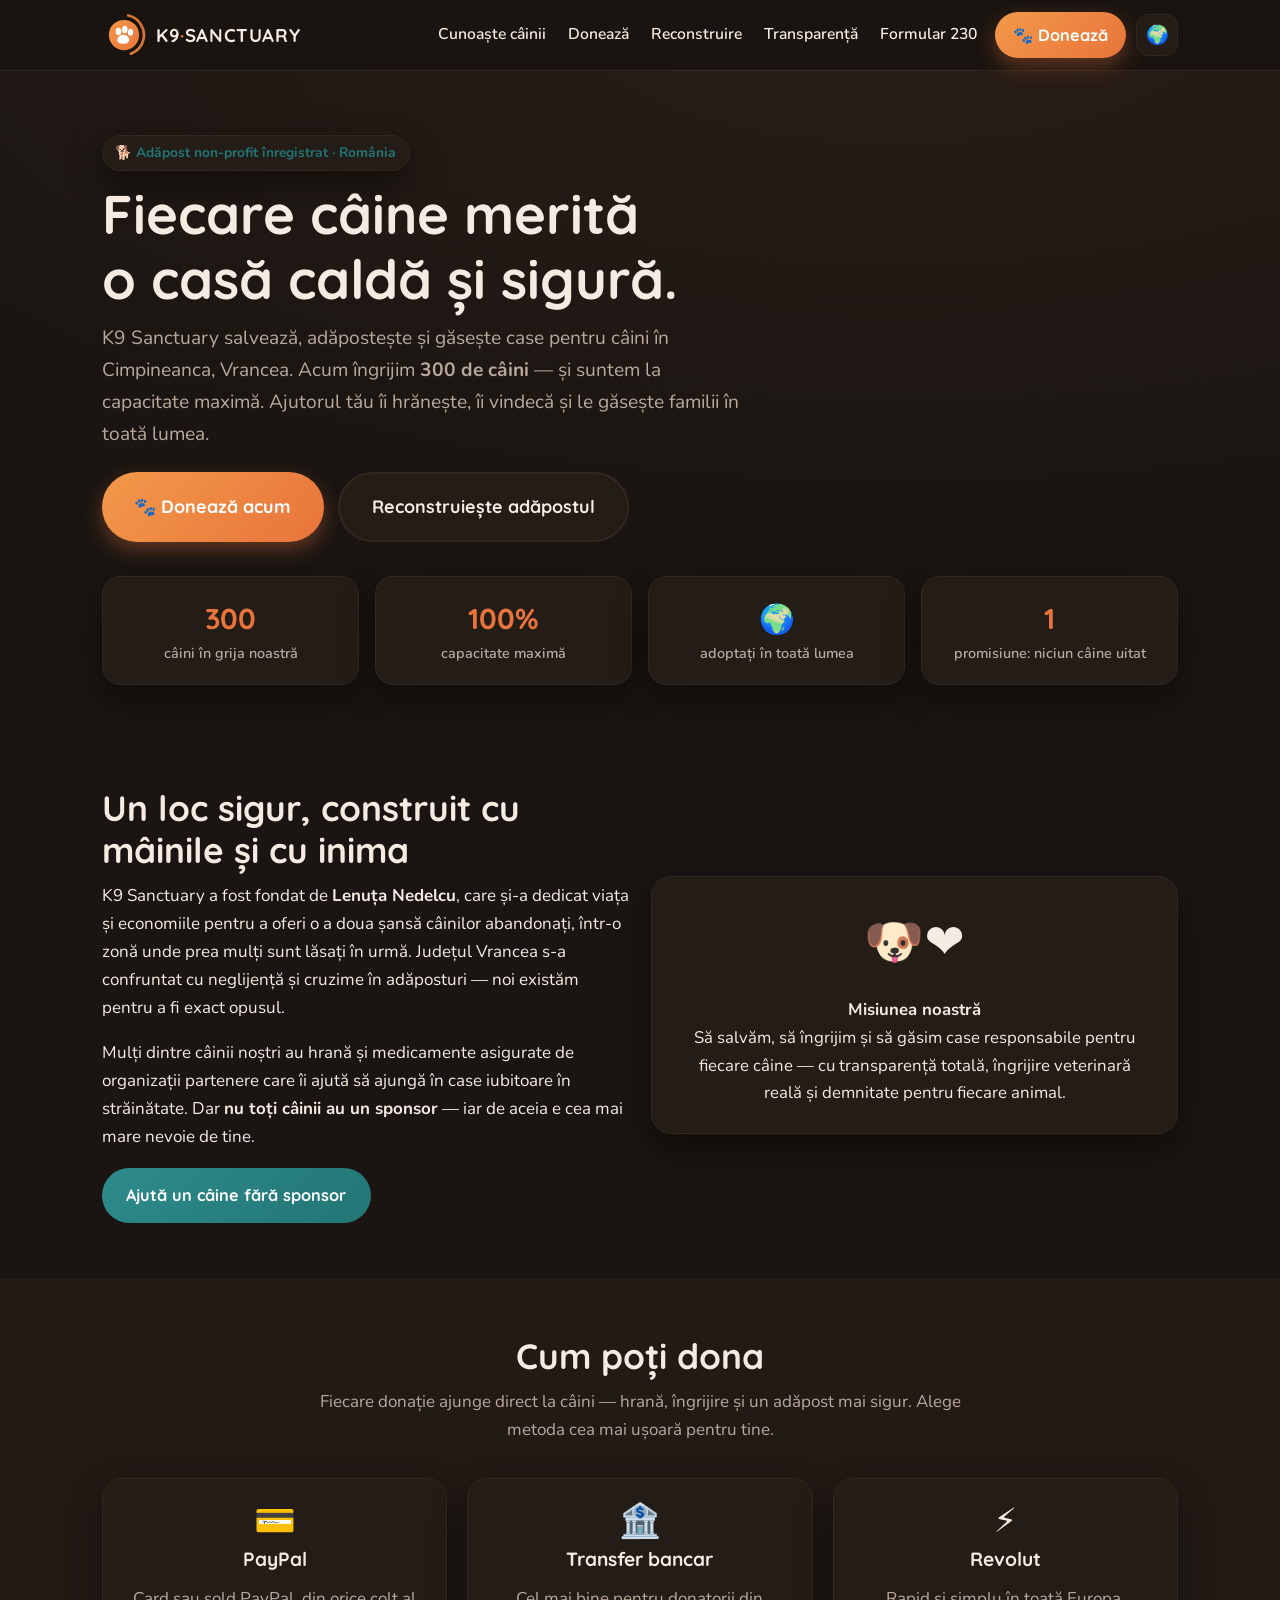
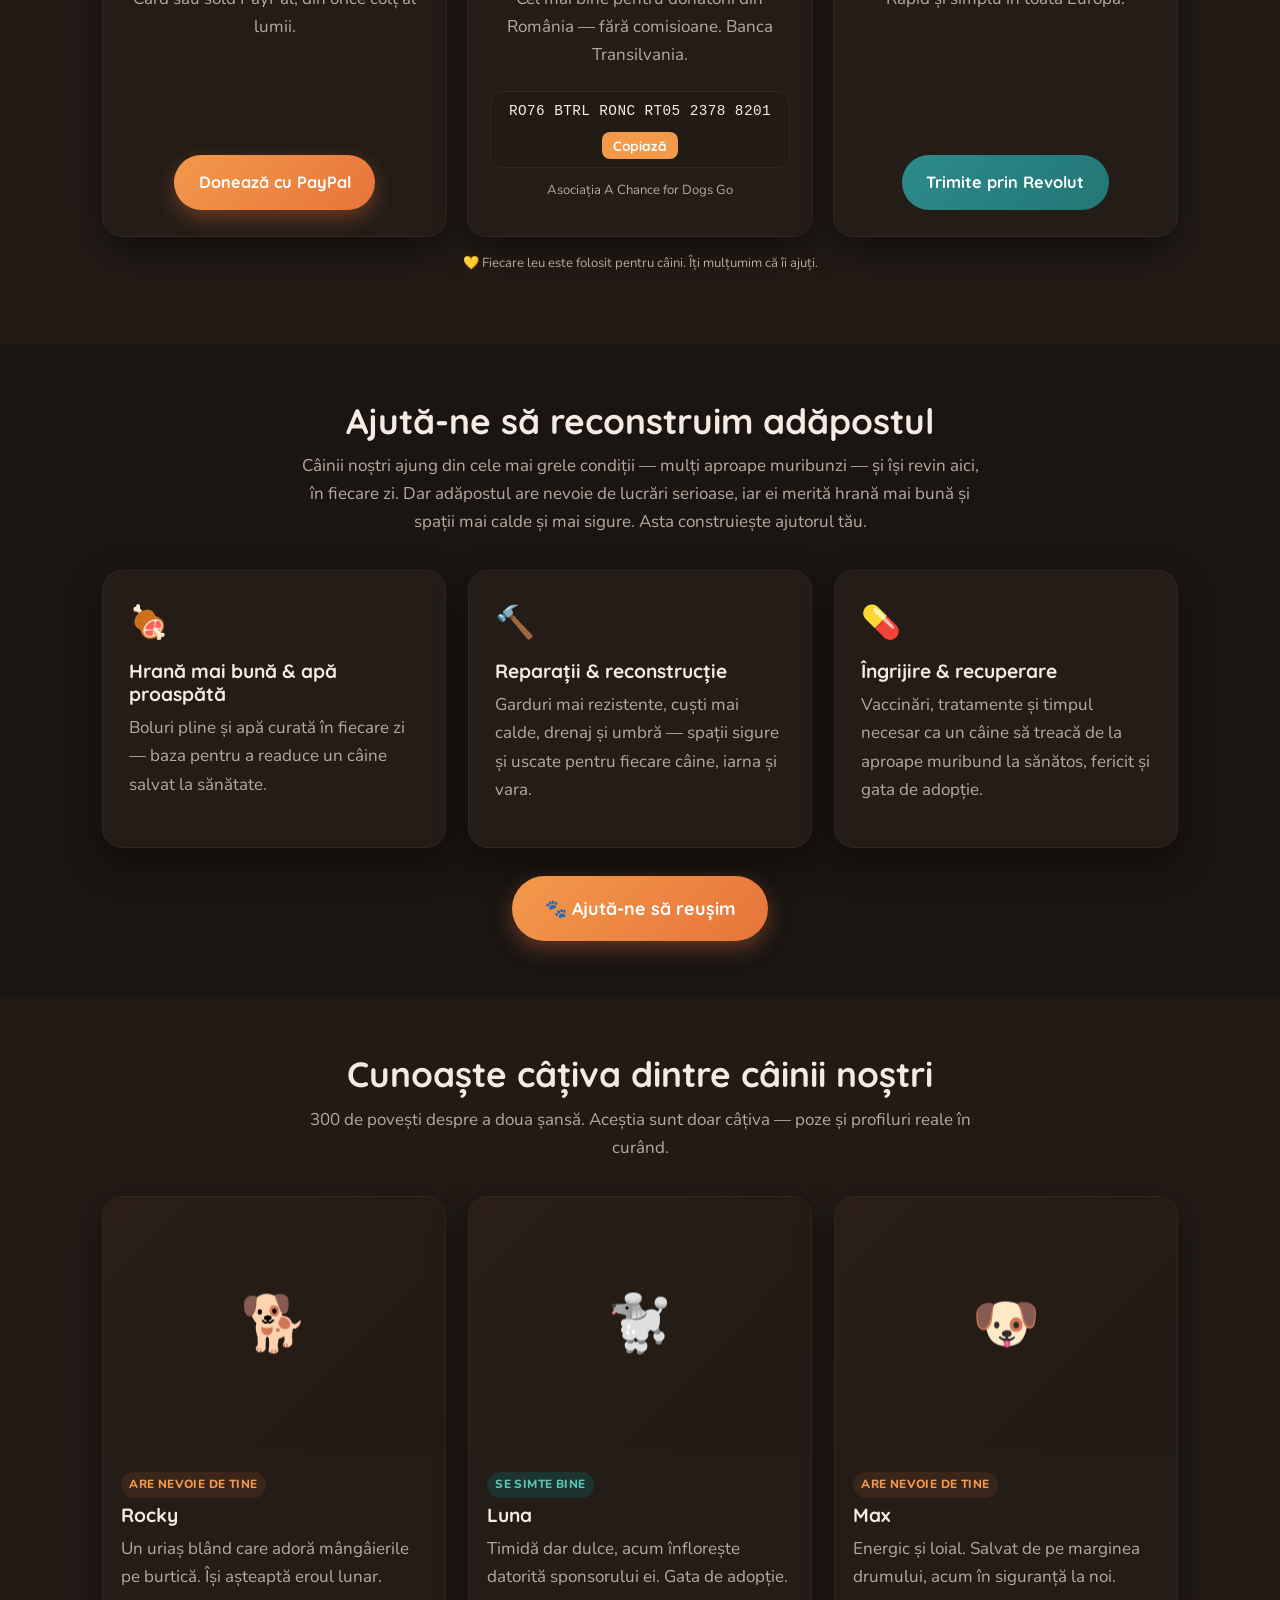
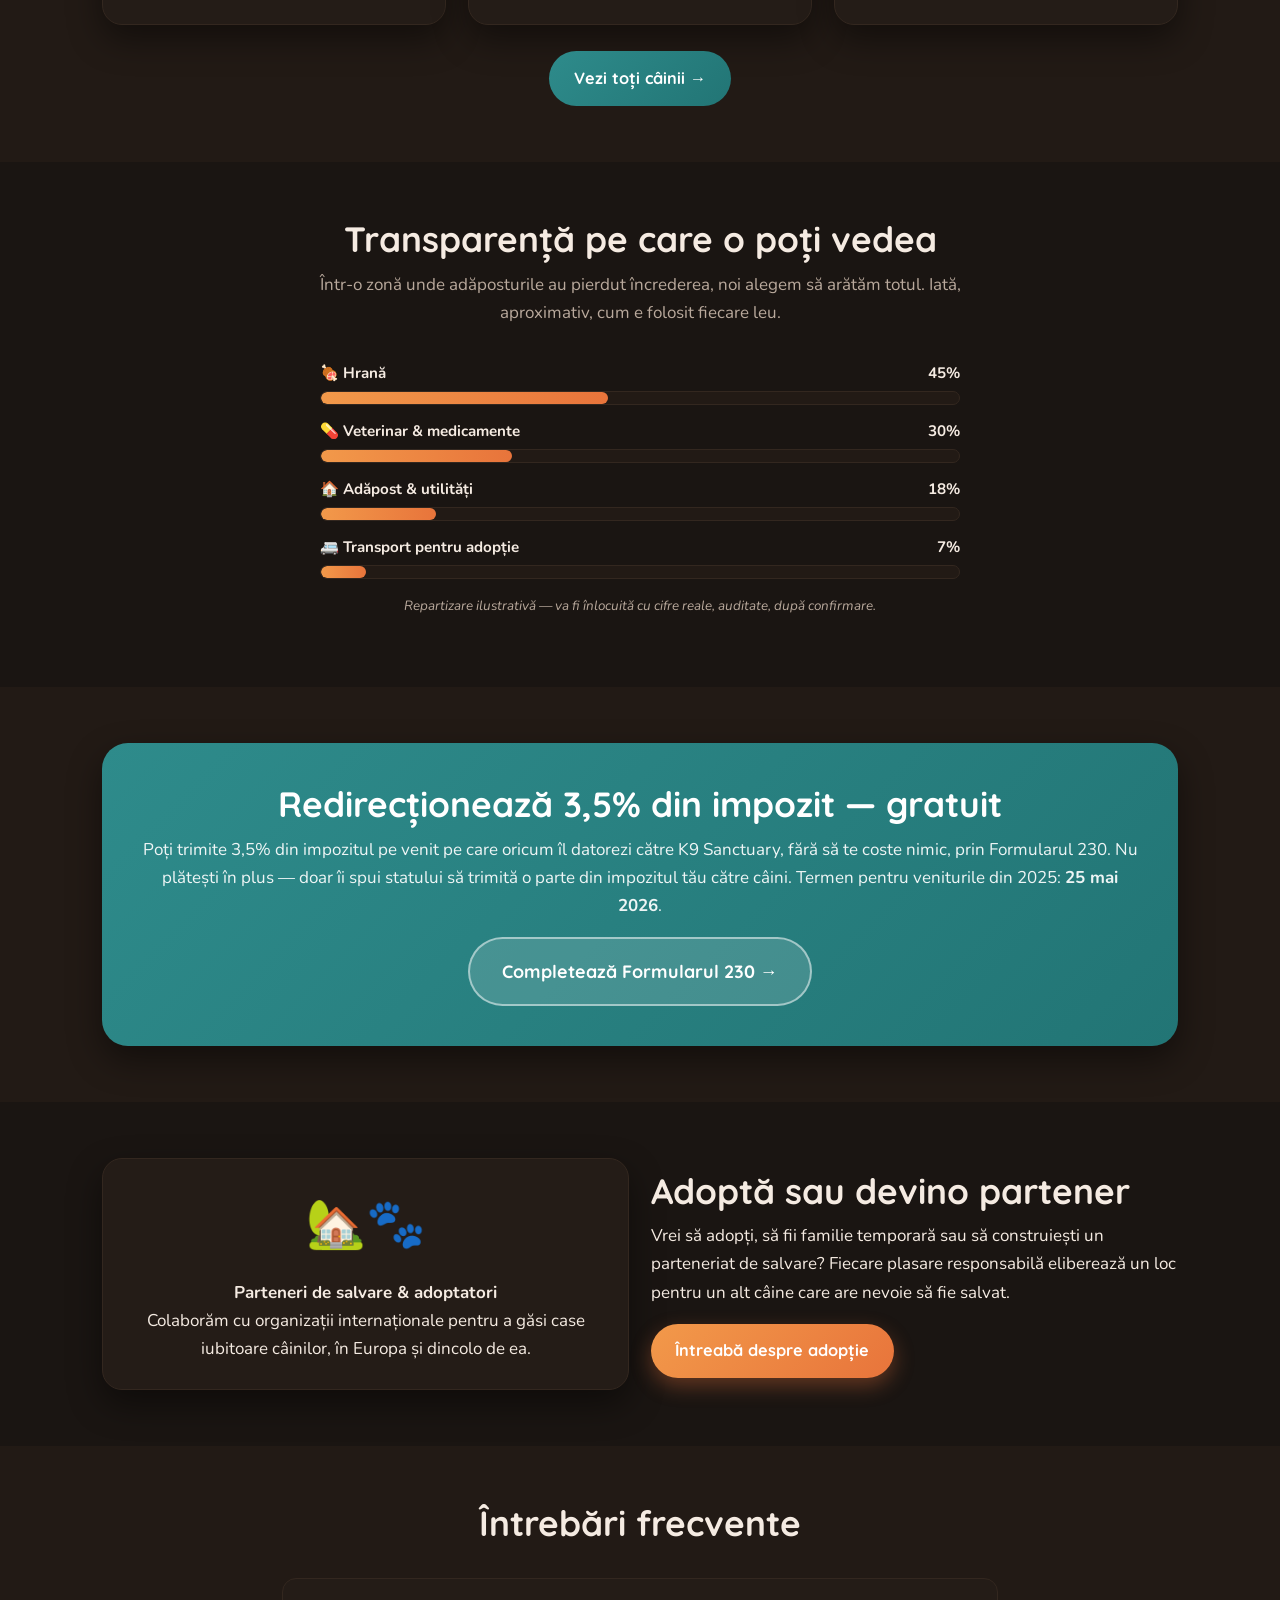
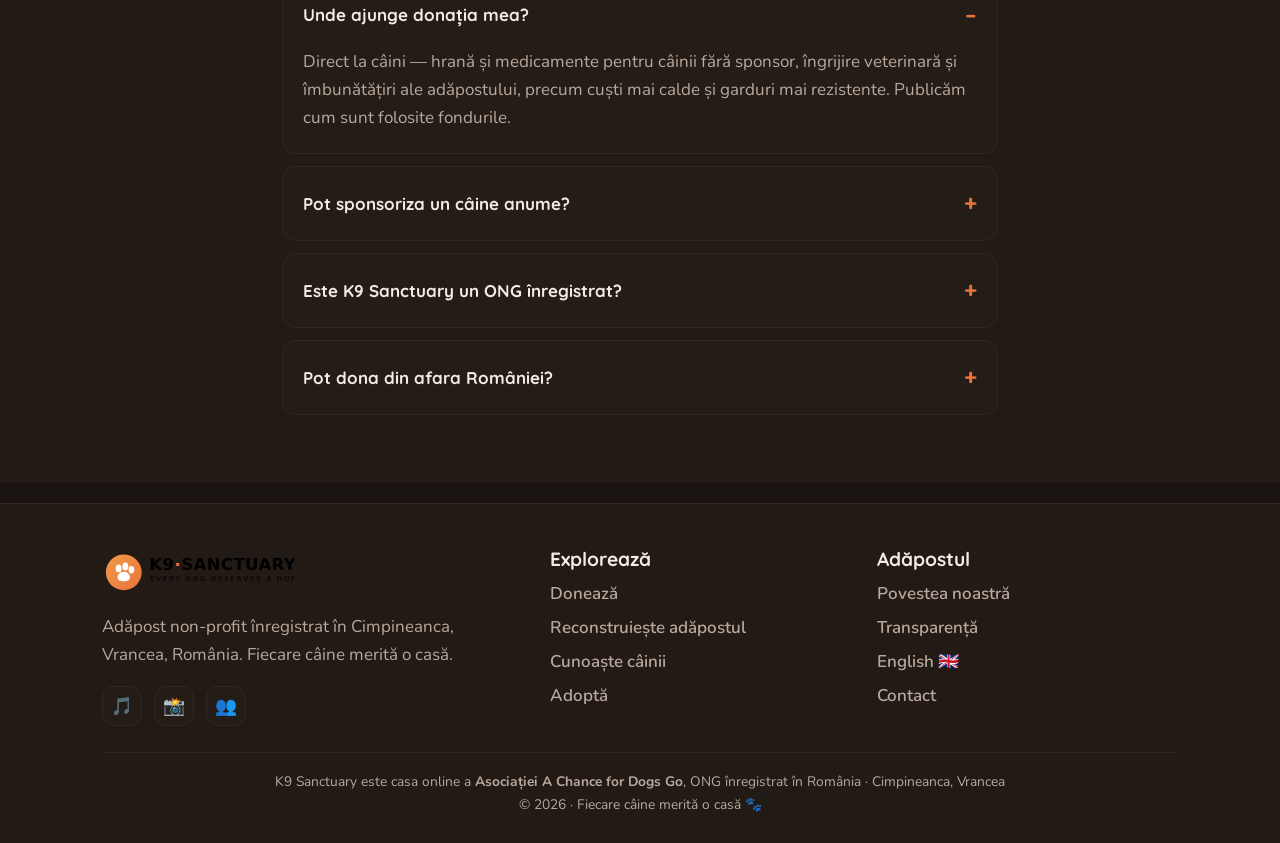
==== ro/index.html @ 65b120aa "Add files via upload" ====
<!DOCTYPE html>
<html lang="ro">
<head>
<meta charset="UTF-8">
<meta name="viewport" content="width=device-width, initial-scale=1.0">
<title>K9 Sanctuary — Ajută 300 de câini salvați din România | Donează &amp; Sponsorizează</title>
<meta name="description" content="K9 Sanctuary este casa Asociației A Chance for Dogs Go, adăpost non-profit înregistrat în Cimpineanca, Vrancea, care îngrijește 300 de câini salvați. Donează pentru hrană, îngrijire veterinară și reconstruirea adăpostului.">
<meta name="theme-color" content="#1A1512">
<meta name="robots" content="index, follow">
<link rel="canonical" href="https://k9sanctuary.org/ro/">
<link rel="alternate" hreflang="en" href="https://k9sanctuary.org/">
<link rel="alternate" hreflang="ro" href="https://k9sanctuary.org/ro/">
<link rel="alternate" hreflang="x-default" href="https://k9sanctuary.org/">
<meta property="og:type" content="website">
<meta property="og:site_name" content="K9 Sanctuary">
<meta property="og:title" content="K9 Sanctuary — Ajută 300 de câini salvați din România">
<meta property="og:description" content="Adăpost non-profit pentru 300 de câini salvați. Sponsorizează, donează sau adoptă — fiecare câine merită o casă.">
<meta property="og:url" content="https://k9sanctuary.org/ro/">
<meta property="og:image" content="https://k9sanctuary.org/assets/og-image.png">
<meta property="og:locale" content="ro">
<meta property="og:locale:alternate" content="en">
<meta name="twitter:card" content="summary_large_image">
<meta name="twitter:title" content="K9 Sanctuary — Ajută 300 de câini salvați">
<meta name="twitter:description" content="Donează pentru 300 de câini salvați — hrană, îngrijire veterinară și un adăpost mai sigur. Fiecare câine merită o casă.">
<meta name="twitter:image" content="https://k9sanctuary.org/assets/og-image.png">
<link rel="icon" type="image/svg+xml" href="../assets/favicon.svg">
<link rel="icon" type="image/png" sizes="192x192" href="../assets/icon-192.png">
<link rel="apple-touch-icon" href="../assets/apple-touch-icon.png">
<link rel="manifest" href="../manifest.webmanifest">
<link rel="preconnect" href="https://fonts.googleapis.com">
<link rel="preconnect" href="https://fonts.gstatic.com" crossorigin>
<link rel="stylesheet" href="../assets/styles.css">
<script defer src="../assets/app.js"></script>
<script type="application/ld+json">
{
  "@context":"https://schema.org","@type":"NGO","name":"K9 Sanctuary",
  "url":"https://k9sanctuary.org/ro/","logo":"https://k9sanctuary.org/assets/logo.svg",
  "description":"Adăpost de câini non-profit înregistrat în Cimpineanca, Vrancea, România, care îngrijește 300 de câini salvați.",
  "address":{"@type":"PostalAddress","addressLocality":"Cimpineanca","addressRegion":"Vrancea","addressCountry":"RO"}
}
</script>
</head>
<body>
<a class="skip" href="#main">Sari la conținut</a>

<header class="nav">
  <div class="nav-inner">
    <a class="brand" href="index.html" aria-label="K9 Sanctuary acasă">
      <img class="spin-badge" src="../assets/paw-badge.svg" alt="" width="44" height="44">
      <span class="logo-text">K9<span class="dot">·</span>SANCTUARY</span>
    </a>
    <nav class="nav-links" id="nav-links">
      <a href="#dogs">Cunoaște câinii</a>
      <a href="#donate">Donează</a>
      <a href="#rebuild">Reconstruire</a>
      <a href="#transparency">Transparență</a>
      <a href="#form230">Formular 230</a>
    </nav>
    <div class="nav-tools">
      <a class="btn btn-primary" href="#donate" style="padding:.6em 1.1em">🐾 Donează</a>
      <div class="lang">
        <button class="icon-btn" id="lang-btn" aria-label="Schimbă limba">🌍</button>
        <div class="lang-menu" id="lang-menu">
          <a href="../index.html"><img src="https://flagcdn.com/w20/gb.png" alt=""> English</a>
          <a href="index.html"><img src="https://flagcdn.com/w20/ro.png" alt=""> Română</a>
        </div>
      </div>
      <button class="icon-btn menu-toggle" id="menu-toggle" aria-label="Meniu">☰</button>
    </div>
  </div>
</header>

<main id="main">

<section class="hero">
  <div class="paw-bg"></div>
  <div class="wrap">
    <span class="eyebrow">🐕 Adăpost non-profit înregistrat · România</span>
    <h1>Fiecare câine merită<br>o casă caldă și sigură.</h1>
    <p class="lead">K9 Sanctuary salvează, adăpostește și găsește case pentru câini în Cimpineanca, Vrancea. Acum îngrijim <strong>300 de câini</strong> — și suntem la capacitate maximă. Ajutorul tău îi hrănește, îi vindecă și le găsește familii în toată lumea.</p>
    <div class="hero-cta">
      <a class="btn btn-primary btn-lg" href="#donate">🐾 Donează acum</a>
      <a class="btn btn-ghost btn-lg" href="#rebuild">Reconstruiește adăpostul</a>
    </div>
    <div class="stats">
      <div class="stat"><div class="n">300</div><div class="l">câini în grija noastră</div></div>
      <div class="stat"><div class="n">100%</div><div class="l">capacitate maximă</div></div>
      <div class="stat"><div class="n">🌍</div><div class="l">adoptați în toată lumea</div></div>
      <div class="stat"><div class="n">1</div><div class="l">promisiune: niciun câine uitat</div></div>
    </div>
  </div>
</section>

<section id="story">
  <div class="wrap g2 grid" style="align-items:center">
    <div>
      <h2>Un loc sigur, construit cu mâinile și cu inima</h2>
      <p>K9 Sanctuary a fost fondat de <strong>Lenuța Nedelcu</strong>, care și-a dedicat viața și economiile pentru a oferi o a doua șansă câinilor abandonați, într-o zonă unde prea mulți sunt lăsați în urmă. Județul Vrancea s-a confruntat cu neglijență și cruzime în adăposturi — noi existăm pentru a fi exact opusul.</p>
      <p>Mulți dintre câinii noștri au hrană și medicamente asigurate de organizații partenere care îi ajută să ajungă în case iubitoare în străinătate. Dar <strong>nu toți câinii au un sponsor</strong> — iar de aceia e cea mai mare nevoie de tine.</p>
      <a class="btn btn-teal" href="#donate">Ajută un câine fără sponsor</a>
    </div>
    <div class="card center" style="font-size:1.05rem">
      <span class="emoji" style="font-size:3rem">🐶❤️</span>
      <p style="margin:0"><strong>Misiunea noastră</strong><br>Să salvăm, să îngrijim și să găsim case responsabile pentru fiecare câine — cu transparență totală, îngrijire veterinară reală și demnitate pentru fiecare animal.</p>
    </div>
  </div>
</section>

<section class="soft" id="donate">
  <div class="wrap">
    <div class="section-head">
      <h2>Cum poți dona</h2>
      <p class="muted">Fiecare donație ajunge direct la câini — hrană, îngrijire și un adăpost mai sigur. Alege metoda cea mai ușoară pentru tine.</p>
    </div>
    <div class="pay">
      <div class="pay-card">
        <span class="pay-ic">💳</span>
        <h3>PayPal</h3>
        <p class="muted">Card sau sold PayPal, din orice colț al lumii.</p>
        <a class="btn btn-primary" href="https://www.paypal.com/donate/?business=nedelculenuta347%40gmail.com&item_name=Ajut%C4%83%20c%C3%A2inii%20salva%C8%9Bi%20%E2%80%94%20A%20Chance%20for%20Dogs%20Go&currency_code=EUR" target="_blank" rel="noopener">Donează cu PayPal</a>
      </div>
      <div class="pay-card">
        <span class="pay-ic">🏦</span>
        <h3>Transfer bancar</h3>
        <p class="muted">Cel mai bine pentru donatorii din România — fără comisioane. Banca Transilvania.</p>
        <div class="iban"><code>RO76 BTRL RONC RT05 2378 8201</code><button class="copy" type="button" data-copy="RO76BTRLRONCRT0523788201">Copiază</button></div>
        <p class="muted small">Asociația A Chance for Dogs Go</p>
      </div>
      <div class="pay-card">
        <span class="pay-ic">⚡</span>
        <h3>Revolut</h3>
        <p class="muted">Rapid și simplu în toată Europa.</p>
        <a class="btn btn-teal" href="https://revolut.me/lenuta4f7h" target="_blank" rel="noopener">Trimite prin Revolut</a>
      </div>
    </div>
    <p class="center muted small" style="margin-top:16px">💛 Fiecare leu este folosit pentru câini. Îți mulțumim că îi ajuți.</p>
  </div>
</section>

<section id="rebuild">
  <div class="wrap">
    <div class="section-head">
      <h2>Ajută-ne să reconstruim adăpostul</h2>
      <p class="muted">Câinii noștri ajung din cele mai grele condiții — mulți aproape muribunzi — și își revin aici, în fiecare zi. Dar adăpostul are nevoie de lucrări serioase, iar ei merită hrană mai bună și spații mai calde și mai sigure. Asta construiește ajutorul tău.</p>
    </div>
    <div class="grid g3">
      <div class="card"><span class="emoji">🍖</span><h3>Hrană mai bună &amp; apă proaspătă</h3><p class="muted">Boluri pline și apă curată în fiecare zi — baza pentru a readuce un câine salvat la sănătate.</p></div>
      <div class="card"><span class="emoji">🔨</span><h3>Reparații &amp; reconstrucție</h3><p class="muted">Garduri mai rezistente, cuști mai calde, drenaj și umbră — spații sigure și uscate pentru fiecare câine, iarna și vara.</p></div>
      <div class="card"><span class="emoji">💊</span><h3>Îngrijire &amp; recuperare</h3><p class="muted">Vaccinări, tratamente și timpul necesar ca un câine să treacă de la aproape muribund la sănătos, fericit și gata de adopție.</p></div>
    </div>
    <div class="center" style="margin-top:28px"><a class="btn btn-primary btn-lg" href="#donate">🐾 Ajută-ne să reușim</a></div>
  </div>
</section>

<section class="soft" id="dogs">
  <div class="wrap">
    <div class="section-head"><h2>Cunoaște câțiva dintre câinii noștri</h2><p class="muted">300 de povești despre a doua șansă. Aceștia sunt doar câțiva — poze și profiluri reale în curând.</p></div>
    <div class="grid g3">
      <div class="dog"><div class="ph">🐕</div><div class="body"><span class="tag need">Are nevoie de tine</span><h3>Rocky</h3><p class="muted">Un uriaș blând care adoră mângâierile pe burtică. Își așteaptă eroul lunar.</p></div></div>
      <div class="dog"><div class="ph">🐩</div><div class="body"><span class="tag ok">Se simte bine</span><h3>Luna</h3><p class="muted">Timidă dar dulce, acum înflorește datorită sponsorului ei. Gata de adopție.</p></div></div>
      <div class="dog"><div class="ph">🐶</div><div class="body"><span class="tag need">Are nevoie de tine</span><h3>Max</h3><p class="muted">Energic și loial. Salvat de pe marginea drumului, acum în siguranță la noi.</p></div></div>
    </div>
    <div class="center" style="margin-top:26px"><a class="btn btn-teal" href="#" data-soon="dogs">Vezi toți câinii →</a></div>
  </div>
</section>

<section id="transparency">
  <div class="wrap">
    <div class="section-head"><h2>Transparență pe care o poți vedea</h2><p class="muted">Într-o zonă unde adăposturile au pierdut încrederea, noi alegem să arătăm totul. Iată, aproximativ, cum e folosit fiecare leu.</p></div>
    <div class="bars">
      <div class="bar"><div class="top"><span>🍖 Hrană</span><span>45%</span></div><div class="track"><div class="fill" style="width:45%"></div></div></div>
      <div class="bar"><div class="top"><span>💊 Veterinar &amp; medicamente</span><span>30%</span></div><div class="track"><div class="fill" style="width:30%"></div></div></div>
      <div class="bar"><div class="top"><span>🏠 Adăpost &amp; utilități</span><span>18%</span></div><div class="track"><div class="fill" style="width:18%"></div></div></div>
      <div class="bar"><div class="top"><span>🚐 Transport pentru adopție</span><span>7%</span></div><div class="track"><div class="fill" style="width:7%"></div></div></div>
    </div>
    <p class="center muted" style="font-size:.84rem;margin-top:16px"><em>Repartizare ilustrativă — va fi înlocuită cu cifre reale, auditate, după confirmare.</em></p>
  </div>
</section>

<section class="soft" id="form230">
  <div class="wrap">
    <div class="band">
      <h2>Redirecționează 3,5% din impozit — gratuit</h2>
      <p>Poți trimite 3,5% din impozitul pe venit pe care oricum îl datorezi către K9 Sanctuary, fără să te coste nimic, prin Formularul 230. Nu plătești în plus — doar îi spui statului să trimită o parte din impozitul tău către câini. Termen pentru veniturile din 2025: <strong>25 mai 2026</strong>.</p>
      <a class="btn btn-ghost btn-lg" href="#" data-soon="form230">Completează Formularul 230 →</a>
    </div>
  </div>
</section>

<section id="adopt">
  <div class="wrap g2 grid" style="align-items:center">
    <div class="card center"><span class="emoji" style="font-size:3rem">🏡🐾</span><p style="margin:0"><strong>Parteneri de salvare &amp; adoptatori</strong><br>Colaborăm cu organizații internaționale pentru a găsi case iubitoare câinilor, în Europa și dincolo de ea.</p></div>
    <div>
      <h2>Adoptă sau devino partener</h2>
      <p>Vrei să adopți, să fii familie temporară sau să construiești un parteneriat de salvare? Fiecare plasare responsabilă eliberează un loc pentru un alt câine care are nevoie să fie salvat.</p>
      <a class="btn btn-primary" href="#contact" data-soon="adopt">Întreabă despre adopție</a>
    </div>
  </div>
</section>

<section class="soft">
  <div class="wrap faq">
    <div class="section-head"><h2>Întrebări frecvente</h2></div>
    <details open><summary>Unde ajunge donația mea?</summary><p>Direct la câini — hrană și medicamente pentru câinii fără sponsor, îngrijire veterinară și îmbunătățiri ale adăpostului, precum cuști mai calde și garduri mai rezistente. Publicăm cum sunt folosite fondurile.</p></details>
    <details><summary>Pot sponsoriza un câine anume?</summary><p>Da. Sponsorizarea lunară acoperă hrana și îngrijirea de bază a unui câine, iar tu primești poze și noutăți despre câinele pe care îl susții.</p></details>
    <details><summary>Este K9 Sanctuary un ONG înregistrat?</summary><p>Da — o asociație non-profit înregistrată în România, aflată în registrul ANAF al entităților non-profit, ceea ce ne face eligibili și pentru redirecționarea prin Formularul 230.</p></details>
    <details><summary>Pot dona din afara României?</summary><p>Absolut. Acceptăm donații internaționale prin card, Apple Pay, Google Pay și PayPal, în mai multe valute. Câinii sunt adoptați în toată Europa și în lume.</p></details>
  </div>
</section>

</main>

<footer id="contact">
  <div class="wrap">
    <div class="foot-grid">
      <div>
        <img src="../assets/logo.svg" alt="K9 Sanctuary" style="height:46px;margin-bottom:10px">
        <p class="muted" style="margin-top:0">Adăpost non-profit înregistrat în Cimpineanca, Vrancea, România. Fiecare câine merită o casă.</p>
        <div class="social">
          <a href="https://www.tiktok.com/@nedelcu.lenuta" target="_blank" rel="noopener" aria-label="TikTok">🎵</a>
          <a href="#" data-soon="instagram" aria-label="Instagram">📸</a>
          <a href="#" data-soon="facebook" aria-label="Facebook">👥</a>
        </div>
      </div>
      <div>
        <h3>Explorează</h3>
        <a href="#donate">Donează</a>
        <a href="#rebuild">Reconstruiește adăpostul</a>
        <a href="#dogs">Cunoaște câinii</a>
        <a href="#adopt">Adoptă</a>
      </div>
      <div>
        <h3>Adăpostul</h3>
        <a href="#story">Povestea noastră</a>
        <a href="#transparency">Transparență</a>
        <a href="../index.html">English 🇬🇧</a>
        <a href="#contact">Contact</a>
      </div>
    </div>
    <div class="foot-bottom">K9 Sanctuary este casa online a <strong>Asociației A Chance for Dogs Go</strong>, ONG înregistrat în România · Cimpineanca, Vrancea<br>© <span id="yr">2026</span> · Fiecare câine merită o casă 🐾</div>
  </div>
</footer>
</body>
</html>
---- assets/styles.css ----
/* ============================================================
   K9 Sanctuary — shared stylesheet
   Warm, friendly, dog-loving. Light + dark theme.
   ============================================================ */
@import url('https://fonts.googleapis.com/css2?family=Quicksand:wght@500;600;700&family=Nunito:wght@400;600;700;800&display=swap');

:root{
  color-scheme: dark;
  --amber:#F2994A; --amber-deep:#E8743B; --teal:#2E8B8B; --teal-deep:#227575;
  --paw:#7A4B2B;
  /* single warm dark palette (donation-optimised) */
  --bg:#1A1512; --bg-soft:#221A15; --card:#241C17; --ink:#F5EBE2; --muted:#B9A99C;
  --line:#33271F; --shadow:0 14px 34px rgba(0,0,0,.45);
  --hero-a:#2A1E17; --hero-b:#1A1512; --ring:rgba(242,153,74,.4);
}
*{box-sizing:border-box}
html{scroll-behavior:smooth}
body{
  margin:0; background:var(--bg); color:var(--ink);
  font-family:'Nunito',system-ui,-apple-system,Segoe UI,Roboto,sans-serif;
  font-size:17px; line-height:1.65; -webkit-font-smoothing:antialiased;
  transition:background .3s ease,color .3s ease;
}
h1,h2,h3,.logo-text{font-family:'Quicksand','Nunito',sans-serif;font-weight:700;line-height:1.2}
h1{font-size:clamp(2.1rem,5vw,3.4rem);margin:.2em 0}
h2{font-size:clamp(1.5rem,3.4vw,2.2rem);margin:0 0 .3em}
h3{font-size:1.2rem;margin:0 0 .3em}
p{margin:.5em 0 1em}
a{color:var(--teal-deep);text-decoration:none}
a:hover{color:var(--amber-deep)}
.wrap{max-width:1120px;margin:0 auto;padding:0 22px}
.center{text-align:center}
.muted{color:var(--muted)}

/* buttons */
.btn{display:inline-flex;align-items:center;gap:.5em;border:none;cursor:pointer;
  font-family:'Quicksand',sans-serif;font-weight:700;font-size:1.02rem;
  padding:.85em 1.5em;border-radius:999px;transition:transform .15s ease,box-shadow .2s ease,background .2s;}
.btn:focus-visible{outline:3px solid var(--ring);outline-offset:2px}
.btn-primary{background:linear-gradient(135deg,var(--amber),var(--amber-deep));color:#fff;
  box-shadow:0 8px 20px rgba(232,116,59,.35)}
.btn-primary:hover{transform:translateY(-2px);box-shadow:0 12px 26px rgba(232,116,59,.45);color:#fff}
.btn-ghost{background:var(--card);color:var(--ink);border:2px solid var(--line)}
.btn-ghost:hover{border-color:var(--amber);transform:translateY(-2px);color:var(--ink)}
.btn-teal{background:linear-gradient(135deg,var(--teal),var(--teal-deep));color:#fff}
.btn-teal:hover{transform:translateY(-2px);color:#fff}
.btn-lg{font-size:1.12rem;padding:1em 1.8em}

/* header */
header.nav{position:sticky;top:0;z-index:50;backdrop-filter:saturate(1.4) blur(10px);
  background:color-mix(in srgb,var(--bg) 82%,transparent);border-bottom:1px solid var(--line)}
.nav-inner{display:flex;align-items:center;gap:18px;padding:12px 22px;max-width:1120px;margin:0 auto}
.brand{display:flex;align-items:center;gap:10px;color:var(--ink)}
.brand svg{height:42px;width:auto;color:var(--ink)}
.nav-links{display:flex;gap:22px;margin-left:auto;align-items:center}
.nav-links a{color:var(--ink);font-weight:600;font-size:.98rem}
.nav-links a:hover{color:var(--amber-deep)}
.nav-tools{display:flex;align-items:center;gap:10px}
.icon-btn{background:var(--card);border:1px solid var(--line);border-radius:12px;width:42px;height:42px;
  display:grid;place-items:center;cursor:pointer;font-size:1.15rem;color:var(--ink);transition:transform .15s,border-color .2s}
.icon-btn:hover{transform:translateY(-1px);border-color:var(--amber)}
.lang{position:relative}
.lang-menu{position:absolute;right:0;top:48px;background:var(--card);border:1px solid var(--line);
  border-radius:14px;box-shadow:var(--shadow);padding:6px;display:none;min-width:150px}
.lang-menu.open{display:block}
.lang-menu a{display:flex;align-items:center;gap:9px;padding:9px 12px;border-radius:9px;color:var(--ink);font-weight:600;font-size:.95rem}
.lang-menu a:hover{background:var(--bg-soft)}
.lang-menu img{width:20px;border-radius:3px}
.menu-toggle{display:none}

/* hero */
.hero{background:radial-gradient(1200px 500px at 70% -10%,var(--hero-a),var(--hero-b));padding:64px 0 46px;position:relative;overflow:hidden}
.hero .wrap{position:relative;z-index:2}
.hero .eyebrow{display:inline-flex;align-items:center;gap:8px;background:var(--card);border:1px solid var(--line);
  color:var(--teal-deep);font-weight:700;font-size:.86rem;padding:.4em .9em;border-radius:999px;box-shadow:var(--shadow)}
.hero p.lead{font-size:1.2rem;max-width:640px;color:var(--muted)}
.hero-cta{display:flex;gap:14px;flex-wrap:wrap;margin-top:22px}
.paw-bg{position:absolute;inset:0;opacity:.05;background-image:radial-gradient(circle at 10% 20%,var(--amber) 0 2px,transparent 3px);z-index:1}

/* stat strip */
.stats{display:grid;grid-template-columns:repeat(4,1fr);gap:16px;margin:34px 0 0}
.stat{background:var(--card);border:1px solid var(--line);border-radius:18px;padding:18px;text-align:center;box-shadow:var(--shadow)}
.stat .n{font-family:'Quicksand';font-weight:700;font-size:1.8rem;color:var(--amber-deep)}
.stat .l{font-size:.9rem;color:var(--muted);font-weight:600}

/* sections */
section{padding:56px 0}
section.soft{background:var(--bg-soft)}
.section-head{max-width:680px;margin:0 auto 34px;text-align:center}
.grid{display:grid;gap:22px}
.g3{grid-template-columns:repeat(3,1fr)}
.g2{grid-template-columns:repeat(2,1fr)}
.card{background:var(--card);border:1px solid var(--line);border-radius:20px;padding:26px;box-shadow:var(--shadow);transition:transform .18s}
.card:hover{transform:translateY(-4px)}
.card .emoji{font-size:2rem;display:block;margin-bottom:.3em}

/* dog cards */
.dog{background:var(--card);border:1px solid var(--line);border-radius:20px;overflow:hidden;box-shadow:var(--shadow);transition:transform .18s}
.dog:hover{transform:translateY(-4px)}
.dog .ph{aspect-ratio:4/3;display:grid;place-items:center;font-size:3.4rem;
  background:linear-gradient(135deg,var(--hero-a),var(--bg-soft))}
.dog .body{padding:16px 18px}
.dog .tag{display:inline-block;font-size:.74rem;font-weight:800;letter-spacing:.4px;text-transform:uppercase;
  padding:.25em .7em;border-radius:999px;margin-bottom:.5em}
.tag.need{background:#3a251a;color:#F2994A}
.tag.ok{background:#1c3330;color:#5CC4B6}

/* donation tiers */
.tiers{display:grid;grid-template-columns:repeat(4,1fr);gap:18px}
.tier{background:var(--card);border:2px solid var(--line);border-radius:20px;padding:24px;text-align:center;transition:border-color .2s,transform .18s}
.tier:hover{border-color:var(--amber);transform:translateY(-4px)}
.tier.feat{border-color:var(--amber);box-shadow:var(--shadow)}
.tier .amt{font-family:'Quicksand';font-weight:700;font-size:2rem;color:var(--amber-deep)}
.tier .per{font-size:.85rem;color:var(--muted);font-weight:700}
.tier ul{list-style:none;padding:0;margin:14px 0;text-align:left;font-size:.95rem}
.tier li{padding:.3em 0 .3em 1.6em;position:relative}
.tier li:before{content:"🐾";position:absolute;left:0;font-size:.9em}

/* transparency bar */
.bars{max-width:640px;margin:0 auto}
.bar{margin:14px 0}
.bar .top{display:flex;justify-content:space-between;font-weight:700;font-size:.95rem;margin-bottom:5px}
.bar .track{height:14px;background:var(--bg-soft);border-radius:999px;overflow:hidden;border:1px solid var(--line)}
.bar .fill{height:100%;border-radius:999px;background:linear-gradient(90deg,var(--amber),var(--amber-deep))}

/* form230 / cta band */
.band{background:linear-gradient(135deg,var(--teal),var(--teal-deep));color:#fff;border-radius:26px;padding:40px;text-align:center;box-shadow:var(--shadow)}
.band h2{color:#fff}
.band p{color:rgba(255,255,255,.92)}
.band .btn-ghost{background:rgba(255,255,255,.14);color:#fff;border-color:rgba(255,255,255,.5)}
.band .btn-ghost:hover{background:rgba(255,255,255,.24);color:#fff}

/* faq */
.faq{max-width:760px;margin:0 auto}
details{background:var(--card);border:1px solid var(--line);border-radius:14px;padding:4px 20px;margin:12px 0}
details summary{cursor:pointer;font-family:'Quicksand';font-weight:700;padding:14px 0;list-style:none;display:flex;justify-content:space-between;align-items:center}
details summary::-webkit-details-marker{display:none}
details summary:after{content:"+";font-size:1.4rem;color:var(--amber-deep)}
details[open] summary:after{content:"–"}
details p{margin-top:0;color:var(--muted)}

/* footer */
footer{background:var(--bg-soft);border-top:1px solid var(--line);padding:44px 0 26px;margin-top:20px}
.foot-grid{display:grid;grid-template-columns:1.4fr 1fr 1fr;gap:26px}
.foot-grid a{display:block;color:var(--muted);font-weight:600;padding:3px 0}
.foot-grid a:hover{color:var(--amber-deep)}
.foot-bottom{text-align:center;color:var(--muted);font-size:.86rem;margin-top:26px;border-top:1px solid var(--line);padding-top:18px}
.social{display:flex;gap:12px;margin-top:12px}
.social a{width:40px;height:40px;border-radius:12px;background:var(--card);border:1px solid var(--line);display:grid;place-items:center;font-size:1.1rem}

/* responsive */
@media(max-width:900px){
  .g3,.g2,.stats,.tiers,.foot-grid{grid-template-columns:1fr 1fr}
  .nav-links{display:none;position:absolute;top:66px;left:0;right:0;flex-direction:column;
    background:var(--bg);border-bottom:1px solid var(--line);padding:14px 22px;gap:6px}
  .nav-links.open{display:flex}
  .menu-toggle{display:grid}
}
@media(max-width:560px){
  .g3,.g2,.stats,.tiers,.foot-grid{grid-template-columns:1fr}
  section{padding:42px 0}
  .band{padding:28px 20px}
}
.skip{position:absolute;left:-999px}
.skip:focus{left:12px;top:12px;background:var(--card);padding:10px 16px;border-radius:10px;z-index:100}

/* spinning signature logo */
.spin-badge{height:44px;width:44px;display:block;flex:0 0 auto}
.logo-text{font-family:'Quicksand',sans-serif;font-weight:700;font-size:1.16rem;color:var(--ink);letter-spacing:.6px;white-space:nowrap}
.logo-text .dot{color:var(--amber-deep)}
@media(max-width:420px){.logo-text{font-size:1rem}}

/* payment methods */
.pay{display:grid;grid-template-columns:repeat(3,1fr);gap:20px;margin-top:8px;align-items:stretch}
.pay-card{background:var(--card);border:1px solid var(--line);border-radius:20px;padding:26px 22px;text-align:center;box-shadow:var(--shadow);display:flex;flex-direction:column;align-items:center;gap:8px}
.pay-card .pay-ic{font-size:2.1rem;line-height:1}
.pay-card h3{margin:.1em 0}
.pay-card p{margin:.2em 0 .6em}
.pay-card .btn{margin-top:auto}
.iban{display:flex;align-items:center;gap:8px;background:var(--bg-soft);border:1px solid var(--line);border-radius:12px;padding:8px 10px;margin:4px 0 2px;flex-wrap:wrap;justify-content:center}
.iban code{font-family:ui-monospace,Menlo,Consolas,monospace;font-size:.9rem;color:var(--ink);letter-spacing:.4px}
.copy{border:none;background:var(--amber);color:#fff;font-weight:700;border-radius:8px;padding:5px 11px;cursor:pointer;font-family:'Quicksand',sans-serif;font-size:.85rem;transition:background .2s}
.copy:hover{background:var(--amber-deep)}
.copy.done{background:var(--teal)}
.small{font-size:.82rem}
@media(max-width:820px){.pay{grid-template-columns:1fr}}
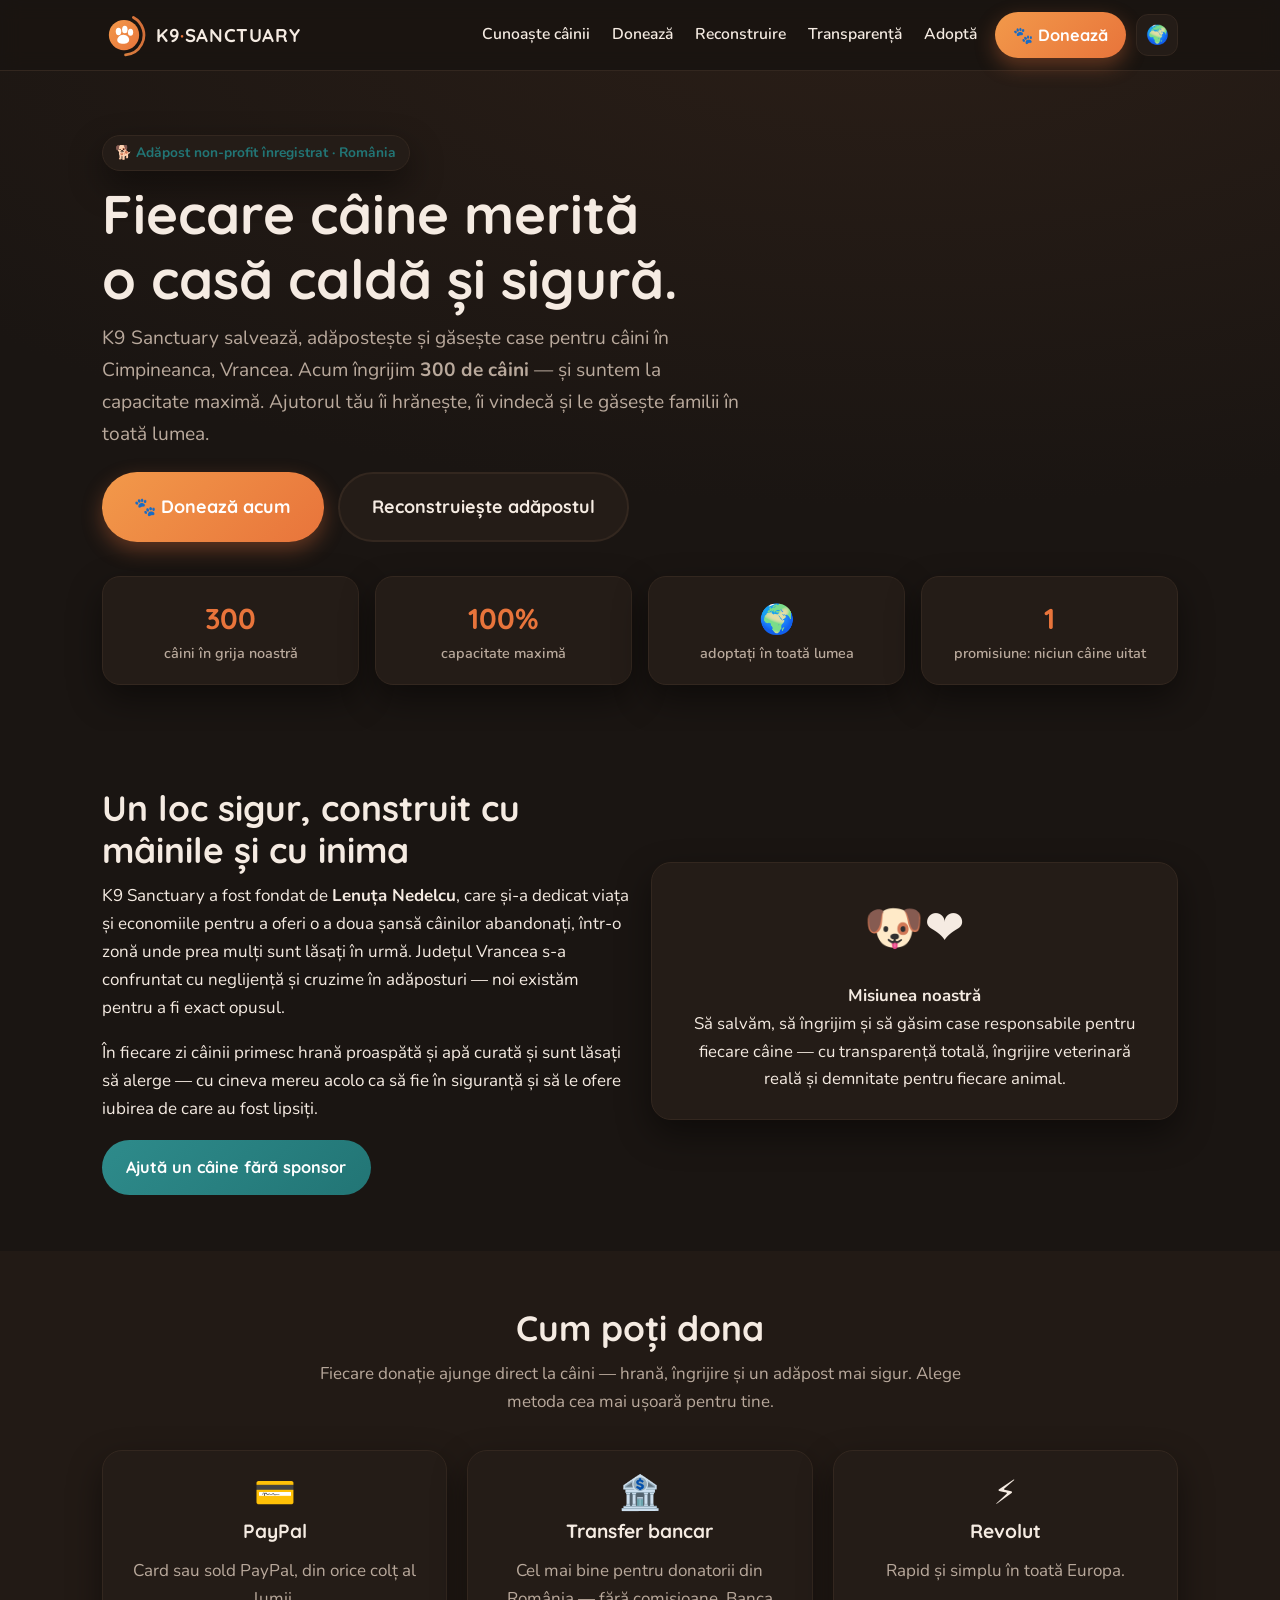
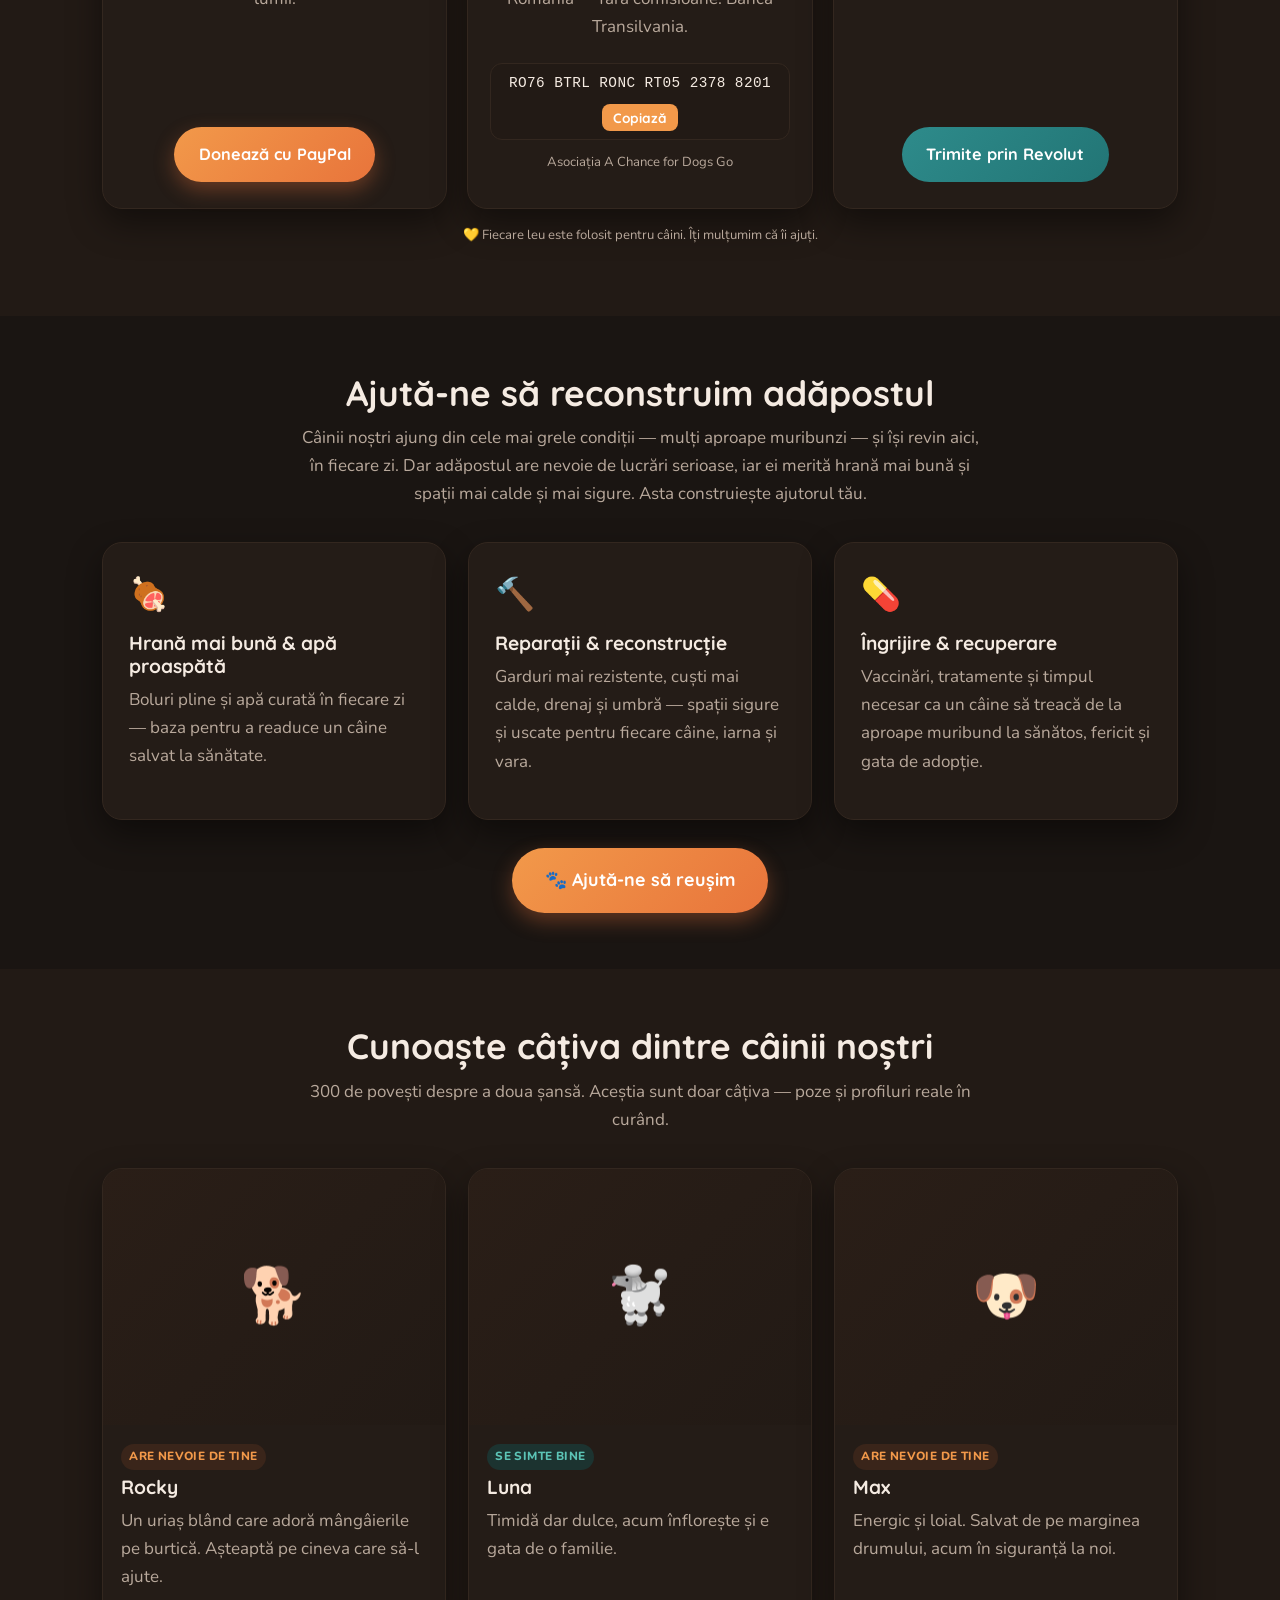
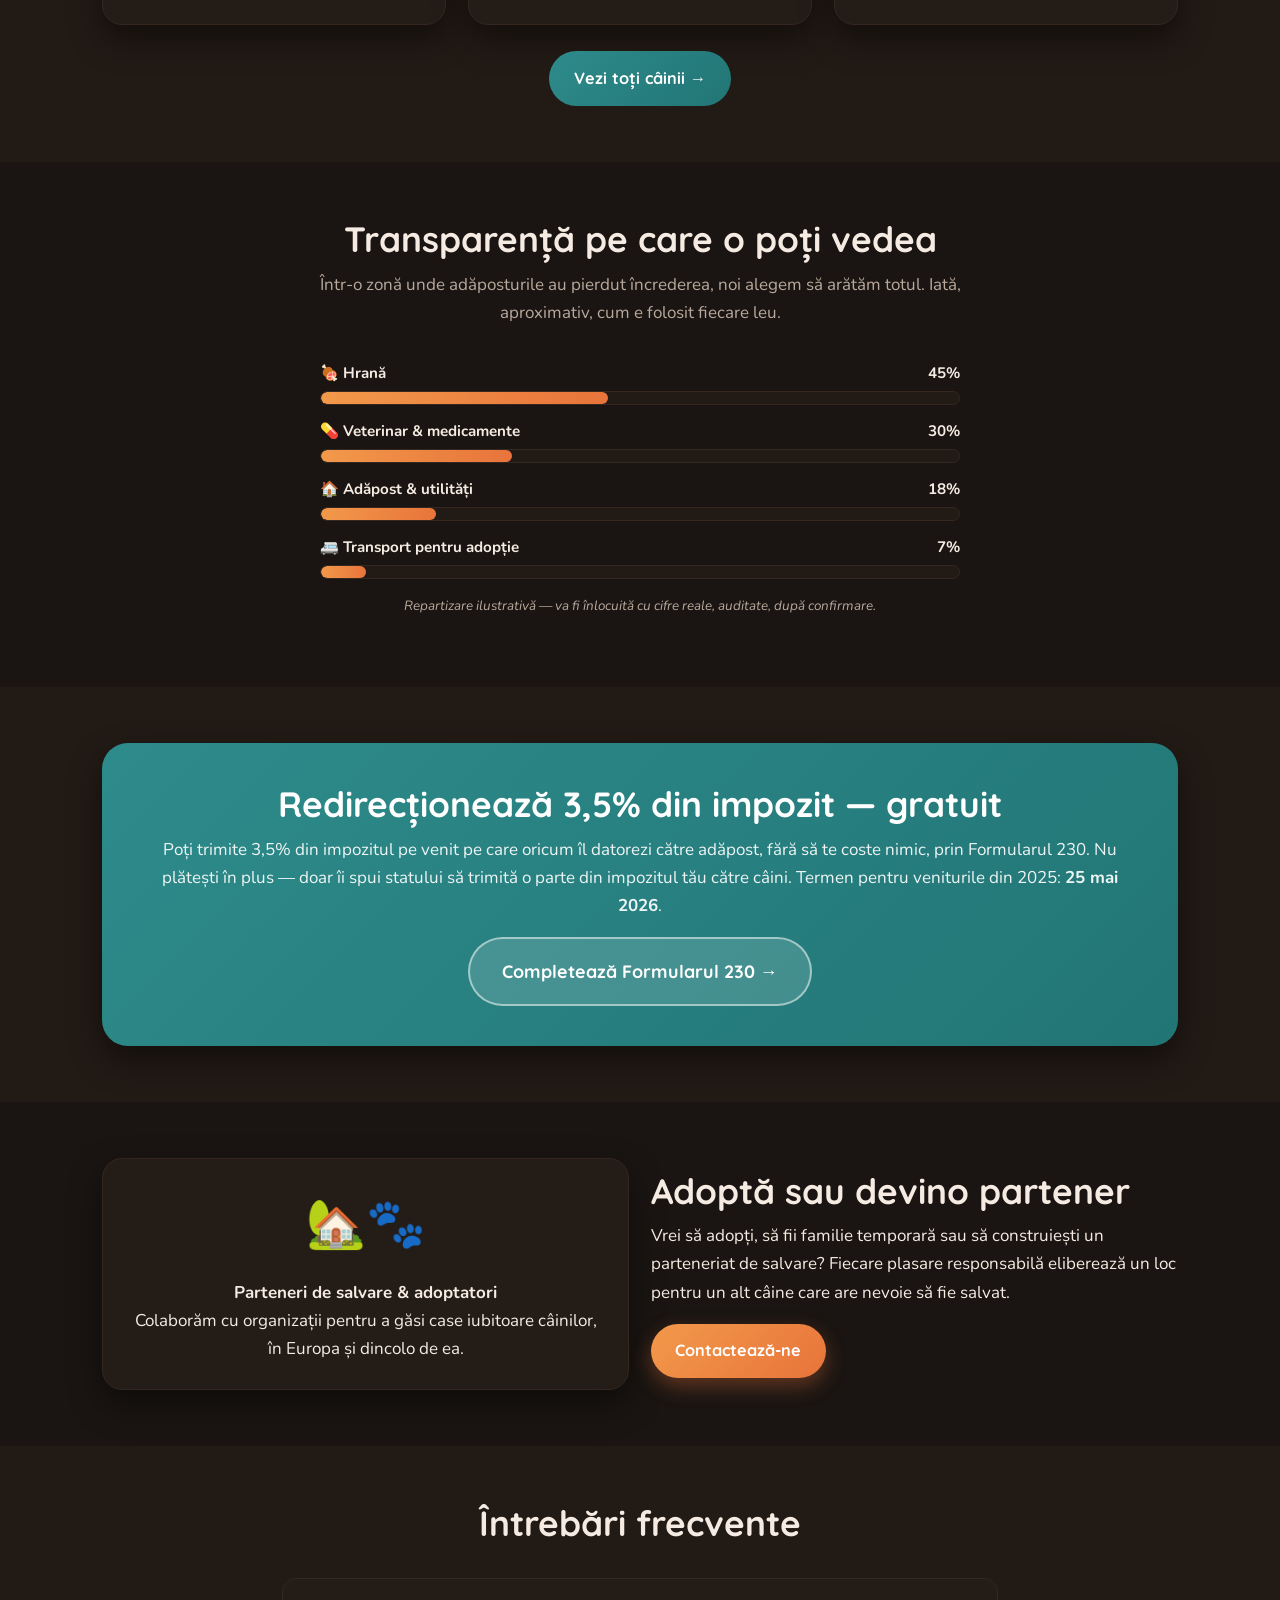
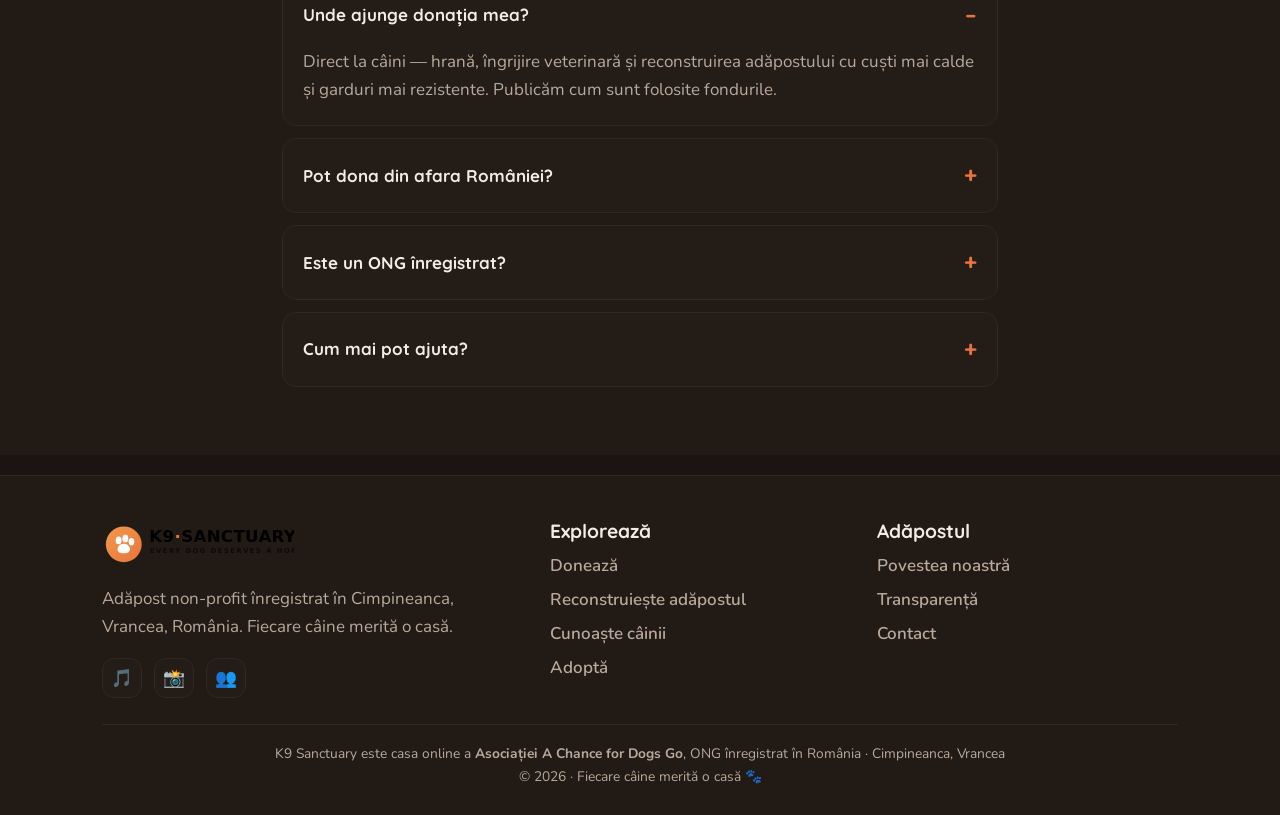
==== commit 8489d82d: "Add files via upload" ====
--- a/ro/index.html
+++ b/ro/index.html
@@ -3,25 +3,35 @@
 <head>
 <meta charset="UTF-8">
 <meta name="viewport" content="width=device-width, initial-scale=1.0">
-<title>K9 Sanctuary — Ajută 300 de câini salvați din România | Donează &amp; Sponsorizează</title>
+<title>K9 Sanctuary — Ajută 300 de câini salvați din România | Donează</title>
 <meta name="description" content="K9 Sanctuary este casa Asociației A Chance for Dogs Go, adăpost non-profit înregistrat în Cimpineanca, Vrancea, care îngrijește 300 de câini salvați. Donează pentru hrană, îngrijire veterinară și reconstruirea adăpostului.">
 <meta name="theme-color" content="#1A1512">
 <meta name="robots" content="index, follow">
 <link rel="canonical" href="https://k9sanctuary.org/ro/">
 <link rel="alternate" hreflang="en" href="https://k9sanctuary.org/">
 <link rel="alternate" hreflang="ro" href="https://k9sanctuary.org/ro/">
+<link rel="alternate" hreflang="de" href="https://k9sanctuary.org/de/">
+<link rel="alternate" hreflang="fr" href="https://k9sanctuary.org/fr/">
+<link rel="alternate" hreflang="it" href="https://k9sanctuary.org/it/">
+<link rel="alternate" hreflang="es" href="https://k9sanctuary.org/es/">
+<link rel="alternate" hreflang="nl" href="https://k9sanctuary.org/nl/">
 <link rel="alternate" hreflang="x-default" href="https://k9sanctuary.org/">
 <meta property="og:type" content="website">
 <meta property="og:site_name" content="K9 Sanctuary">
-<meta property="og:title" content="K9 Sanctuary — Ajută 300 de câini salvați din România">
-<meta property="og:description" content="Adăpost non-profit pentru 300 de câini salvați. Sponsorizează, donează sau adoptă — fiecare câine merită o casă.">
+<meta property="og:title" content="K9 Sanctuary — Ajută 300 de câini salvați din România | Donează">
+<meta property="og:description" content="Adăpost non-profit înregistrat pentru 300 de câini salvați. Donează pentru hrană, îngrijire veterinară și reconstruirea adăpostului.">
 <meta property="og:url" content="https://k9sanctuary.org/ro/">
 <meta property="og:image" content="https://k9sanctuary.org/assets/og-image.png">
 <meta property="og:locale" content="ro">
 <meta property="og:locale:alternate" content="en">
+<meta property="og:locale:alternate" content="de">
+<meta property="og:locale:alternate" content="fr">
+<meta property="og:locale:alternate" content="it">
+<meta property="og:locale:alternate" content="es">
+<meta property="og:locale:alternate" content="nl">
 <meta name="twitter:card" content="summary_large_image">
-<meta name="twitter:title" content="K9 Sanctuary — Ajută 300 de câini salvați">
-<meta name="twitter:description" content="Donează pentru 300 de câini salvați — hrană, îngrijire veterinară și un adăpost mai sigur. Fiecare câine merită o casă.">
+<meta name="twitter:title" content="K9 Sanctuary — Ajută 300 de câini salvați din România | Donează">
+<meta name="twitter:description" content="Adăpost non-profit înregistrat pentru 300 de câini salvați. Donează pentru hrană, îngrijire veterinară și reconstruirea adăpostului.">
 <meta name="twitter:image" content="https://k9sanctuary.org/assets/og-image.png">
 <link rel="icon" type="image/svg+xml" href="../assets/favicon.svg">
 <link rel="icon" type="image/png" sizes="192x192" href="../assets/icon-192.png">
@@ -31,21 +41,15 @@
 <link rel="preconnect" href="https://fonts.gstatic.com" crossorigin>
 <link rel="stylesheet" href="../assets/styles.css">
 <script defer src="../assets/app.js"></script>
-<script type="application/ld+json">
-{
-  "@context":"https://schema.org","@type":"NGO","name":"K9 Sanctuary",
-  "url":"https://k9sanctuary.org/ro/","logo":"https://k9sanctuary.org/assets/logo.svg",
-  "description":"Adăpost de câini non-profit înregistrat în Cimpineanca, Vrancea, România, care îngrijește 300 de câini salvați.",
-  "address":{"@type":"PostalAddress","addressLocality":"Cimpineanca","addressRegion":"Vrancea","addressCountry":"RO"}
-}
-</script>
+<script type="application/ld+json">{"@context":"https://schema.org","@type":"NGO","name":"Asociația A Chance for Dogs Go","alternateName":"K9 Sanctuary","url":"https://k9sanctuary.org/ro/","logo":"https://k9sanctuary.org/assets/logo.svg","description":"K9 Sanctuary este casa Asociației A Chance for Dogs Go, adăpost non-profit înregistrat în Cimpineanca, Vrancea, care îngrijește 300 de câini salvați. Donează pentru hrană, îngrijire veterinară și reconstruirea adăpostului.","address":{"@type":"PostalAddress","addressLocality":"Cimpineanca","addressRegion":"Vrancea","addressCountry":"RO"},"areaServed":"Europe"}</script>
+<script type="application/ld+json">{"@context":"https://schema.org","@type":"FAQPage","mainEntity":[{"@type":"Question","name":"Unde ajunge donația mea?","acceptedAnswer":{"@type":"Answer","text":"Direct la câini — hrană, îngrijire veterinară și reconstruirea adăpostului cu cuști mai calde și garduri mai rezistente. Publicăm cum sunt folosite fondurile."}},{"@type":"Question","name":"Pot dona din afara României?","acceptedAnswer":{"@type":"Answer","text":"Absolut. Acceptăm donații internaționale prin card și PayPal, prin Revolut și prin transfer bancar, în euro. Câinii sunt îngrijiți și adoptați în toată Europa."}},{"@type":"Question","name":"Este un ONG înregistrat?","acceptedAnswer":{"@type":"Answer","text":"Da — Asociația A Chance for Dogs Go, asociație non-profit înregistrată în România, aflată în registrul ANAF al entităților non-profit."}},{"@type":"Question","name":"Cum mai pot ajuta?","acceptedAnswer":{"@type":"Answer","text":"Distribuie câinii noștri, urmărește-ne pe TikTok sau vorbește cu noi despre adopție sau familie temporară. Și conștientizarea salvează vieți."}}]}</script>
 </head>
 <body>
 <a class="skip" href="#main">Sari la conținut</a>
 
 <header class="nav">
   <div class="nav-inner">
-    <a class="brand" href="index.html" aria-label="K9 Sanctuary acasă">
+    <a class="brand" href="index.html" aria-label="K9 Sanctuary">
       <img class="spin-badge" src="../assets/paw-badge.svg" alt="" width="44" height="44">
       <span class="logo-text">K9<span class="dot">·</span>SANCTUARY</span>
     </a>
@@ -54,15 +58,20 @@
       <a href="#donate">Donează</a>
       <a href="#rebuild">Reconstruire</a>
       <a href="#transparency">Transparență</a>
-      <a href="#form230">Formular 230</a>
+      <a href="#adopt">Adoptă</a>
     </nav>
     <div class="nav-tools">
       <a class="btn btn-primary" href="#donate" style="padding:.6em 1.1em">🐾 Donează</a>
       <div class="lang">
         <button class="icon-btn" id="lang-btn" aria-label="Schimbă limba">🌍</button>
         <div class="lang-menu" id="lang-menu">
-          <a href="../index.html"><img src="https://flagcdn.com/w20/gb.png" alt=""> English</a>
+          <a href="../"><img src="https://flagcdn.com/w20/gb.png" alt=""> English</a>
           <a href="index.html"><img src="https://flagcdn.com/w20/ro.png" alt=""> Română</a>
+          <a href="../de/"><img src="https://flagcdn.com/w20/de.png" alt=""> Deutsch</a>
+          <a href="../fr/"><img src="https://flagcdn.com/w20/fr.png" alt=""> Français</a>
+          <a href="../it/"><img src="https://flagcdn.com/w20/it.png" alt=""> Italiano</a>
+          <a href="../es/"><img src="https://flagcdn.com/w20/es.png" alt=""> Español</a>
+          <a href="../nl/"><img src="https://flagcdn.com/w20/nl.png" alt=""> Nederlands</a>
         </div>
       </div>
       <button class="icon-btn menu-toggle" id="menu-toggle" aria-label="Meniu">☰</button>
@@ -96,7 +105,7 @@
     <div>
       <h2>Un loc sigur, construit cu mâinile și cu inima</h2>
       <p>K9 Sanctuary a fost fondat de <strong>Lenuța Nedelcu</strong>, care și-a dedicat viața și economiile pentru a oferi o a doua șansă câinilor abandonați, într-o zonă unde prea mulți sunt lăsați în urmă. Județul Vrancea s-a confruntat cu neglijență și cruzime în adăposturi — noi existăm pentru a fi exact opusul.</p>
-      <p>Mulți dintre câinii noștri au hrană și medicamente asigurate de organizații partenere care îi ajută să ajungă în case iubitoare în străinătate. Dar <strong>nu toți câinii au un sponsor</strong> — iar de aceia e cea mai mare nevoie de tine.</p>
+      <p>În fiecare zi câinii primesc hrană proaspătă și apă curată și sunt lăsați să alerge — cu cineva mereu acolo ca să fie în siguranță și să le ofere iubirea de care au fost lipsiți.</p>
       <a class="btn btn-teal" href="#donate">Ajută un câine fără sponsor</a>
     </div>
     <div class="card center" style="font-size:1.05rem">
@@ -108,28 +117,19 @@
 
 <section class="soft" id="donate">
   <div class="wrap">
-    <div class="section-head">
-      <h2>Cum poți dona</h2>
-      <p class="muted">Fiecare donație ajunge direct la câini — hrană, îngrijire și un adăpost mai sigur. Alege metoda cea mai ușoară pentru tine.</p>
-    </div>
+    <div class="section-head"><h2>Cum poți dona</h2><p class="muted">Fiecare donație ajunge direct la câini — hrană, îngrijire și un adăpost mai sigur. Alege metoda cea mai ușoară pentru tine.</p></div>
     <div class="pay">
       <div class="pay-card">
-        <span class="pay-ic">💳</span>
-        <h3>PayPal</h3>
-        <p class="muted">Card sau sold PayPal, din orice colț al lumii.</p>
-        <a class="btn btn-primary" href="https://www.paypal.com/donate/?business=nedelculenuta347%40gmail.com&item_name=Ajut%C4%83%20c%C3%A2inii%20salva%C8%9Bi%20%E2%80%94%20A%20Chance%20for%20Dogs%20Go&currency_code=EUR" target="_blank" rel="noopener">Donează cu PayPal</a>
+        <span class="pay-ic">💳</span><h3>PayPal</h3><p class="muted">Card sau sold PayPal, din orice colț al lumii.</p>
+        <a class="btn btn-primary" href="https://www.paypal.com/donate/?business=nedelculenuta347%40gmail.com&item_name=A%20Chance%20for%20Dogs%20Go&currency_code=EUR" target="_blank" rel="noopener">Donează cu PayPal</a>
       </div>
       <div class="pay-card">
-        <span class="pay-ic">🏦</span>
-        <h3>Transfer bancar</h3>
-        <p class="muted">Cel mai bine pentru donatorii din România — fără comisioane. Banca Transilvania.</p>
+        <span class="pay-ic">🏦</span><h3>Transfer bancar</h3><p class="muted">Cel mai bine pentru donatorii din România — fără comisioane. Banca Transilvania.</p>
         <div class="iban"><code>RO76 BTRL RONC RT05 2378 8201</code><button class="copy" type="button" data-copy="RO76BTRLRONCRT0523788201">Copiază</button></div>
         <p class="muted small">Asociația A Chance for Dogs Go</p>
       </div>
       <div class="pay-card">
-        <span class="pay-ic">⚡</span>
-        <h3>Revolut</h3>
-        <p class="muted">Rapid și simplu în toată Europa.</p>
+        <span class="pay-ic">⚡</span><h3>Revolut</h3><p class="muted">Rapid și simplu în toată Europa.</p>
         <a class="btn btn-teal" href="https://revolut.me/lenuta4f7h" target="_blank" rel="noopener">Trimite prin Revolut</a>
       </div>
     </div>
@@ -139,14 +139,11 @@
 
 <section id="rebuild">
   <div class="wrap">
-    <div class="section-head">
-      <h2>Ajută-ne să reconstruim adăpostul</h2>
-      <p class="muted">Câinii noștri ajung din cele mai grele condiții — mulți aproape muribunzi — și își revin aici, în fiecare zi. Dar adăpostul are nevoie de lucrări serioase, iar ei merită hrană mai bună și spații mai calde și mai sigure. Asta construiește ajutorul tău.</p>
-    </div>
+    <div class="section-head"><h2>Ajută-ne să reconstruim adăpostul</h2><p class="muted">Câinii noștri ajung din cele mai grele condiții — mulți aproape muribunzi — și își revin aici, în fiecare zi. Dar adăpostul are nevoie de lucrări serioase, iar ei merită hrană mai bună și spații mai calde și mai sigure. Asta construiește ajutorul tău.</p></div>
     <div class="grid g3">
-      <div class="card"><span class="emoji">🍖</span><h3>Hrană mai bună &amp; apă proaspătă</h3><p class="muted">Boluri pline și apă curată în fiecare zi — baza pentru a readuce un câine salvat la sănătate.</p></div>
-      <div class="card"><span class="emoji">🔨</span><h3>Reparații &amp; reconstrucție</h3><p class="muted">Garduri mai rezistente, cuști mai calde, drenaj și umbră — spații sigure și uscate pentru fiecare câine, iarna și vara.</p></div>
-      <div class="card"><span class="emoji">💊</span><h3>Îngrijire &amp; recuperare</h3><p class="muted">Vaccinări, tratamente și timpul necesar ca un câine să treacă de la aproape muribund la sănătos, fericit și gata de adopție.</p></div>
+      <div class="card"><span class="emoji">🍖</span><h3>Hrană mai bună & apă proaspătă</h3><p class="muted">Boluri pline și apă curată în fiecare zi — baza pentru a readuce un câine salvat la sănătate.</p></div>
+      <div class="card"><span class="emoji">🔨</span><h3>Reparații & reconstrucție</h3><p class="muted">Garduri mai rezistente, cuști mai calde, drenaj și umbră — spații sigure și uscate pentru fiecare câine, iarna și vara.</p></div>
+      <div class="card"><span class="emoji">💊</span><h3>Îngrijire & recuperare</h3><p class="muted">Vaccinări, tratamente și timpul necesar ca un câine să treacă de la aproape muribund la sănătos, fericit și gata de adopție.</p></div>
     </div>
     <div class="center" style="margin-top:28px"><a class="btn btn-primary btn-lg" href="#donate">🐾 Ajută-ne să reușim</a></div>
   </div>
@@ -156,8 +153,8 @@
   <div class="wrap">
     <div class="section-head"><h2>Cunoaște câțiva dintre câinii noștri</h2><p class="muted">300 de povești despre a doua șansă. Aceștia sunt doar câțiva — poze și profiluri reale în curând.</p></div>
     <div class="grid g3">
-      <div class="dog"><div class="ph">🐕</div><div class="body"><span class="tag need">Are nevoie de tine</span><h3>Rocky</h3><p class="muted">Un uriaș blând care adoră mângâierile pe burtică. Își așteaptă eroul lunar.</p></div></div>
-      <div class="dog"><div class="ph">🐩</div><div class="body"><span class="tag ok">Se simte bine</span><h3>Luna</h3><p class="muted">Timidă dar dulce, acum înflorește datorită sponsorului ei. Gata de adopție.</p></div></div>
+      <div class="dog"><div class="ph">🐕</div><div class="body"><span class="tag need">Are nevoie de tine</span><h3>Rocky</h3><p class="muted">Un uriaș blând care adoră mângâierile pe burtică. Așteaptă pe cineva care să-l ajute.</p></div></div>
+      <div class="dog"><div class="ph">🐩</div><div class="body"><span class="tag ok">Se simte bine</span><h3>Luna</h3><p class="muted">Timidă dar dulce, acum înflorește și e gata de o familie.</p></div></div>
       <div class="dog"><div class="ph">🐶</div><div class="body"><span class="tag need">Are nevoie de tine</span><h3>Max</h3><p class="muted">Energic și loial. Salvat de pe marginea drumului, acum în siguranță la noi.</p></div></div>
     </div>
     <div class="center" style="margin-top:26px"><a class="btn btn-teal" href="#" data-soon="dogs">Vezi toți câinii →</a></div>
@@ -169,8 +166,8 @@
     <div class="section-head"><h2>Transparență pe care o poți vedea</h2><p class="muted">Într-o zonă unde adăposturile au pierdut încrederea, noi alegem să arătăm totul. Iată, aproximativ, cum e folosit fiecare leu.</p></div>
     <div class="bars">
       <div class="bar"><div class="top"><span>🍖 Hrană</span><span>45%</span></div><div class="track"><div class="fill" style="width:45%"></div></div></div>
-      <div class="bar"><div class="top"><span>💊 Veterinar &amp; medicamente</span><span>30%</span></div><div class="track"><div class="fill" style="width:30%"></div></div></div>
-      <div class="bar"><div class="top"><span>🏠 Adăpost &amp; utilități</span><span>18%</span></div><div class="track"><div class="fill" style="width:18%"></div></div></div>
+      <div class="bar"><div class="top"><span>💊 Veterinar & medicamente</span><span>30%</span></div><div class="track"><div class="fill" style="width:30%"></div></div></div>
+      <div class="bar"><div class="top"><span>🏠 Adăpost & utilități</span><span>18%</span></div><div class="track"><div class="fill" style="width:18%"></div></div></div>
       <div class="bar"><div class="top"><span>🚐 Transport pentru adopție</span><span>7%</span></div><div class="track"><div class="fill" style="width:7%"></div></div></div>
     </div>
     <p class="center muted" style="font-size:.84rem;margin-top:16px"><em>Repartizare ilustrativă — va fi înlocuită cu cifre reale, auditate, după confirmare.</em></p>
@@ -181,19 +178,18 @@
   <div class="wrap">
     <div class="band">
       <h2>Redirecționează 3,5% din impozit — gratuit</h2>
-      <p>Poți trimite 3,5% din impozitul pe venit pe care oricum îl datorezi către K9 Sanctuary, fără să te coste nimic, prin Formularul 230. Nu plătești în plus — doar îi spui statului să trimită o parte din impozitul tău către câini. Termen pentru veniturile din 2025: <strong>25 mai 2026</strong>.</p>
-      <a class="btn btn-ghost btn-lg" href="#" data-soon="form230">Completează Formularul 230 →</a>
-    </div>
-  </div>
-</section>
-
+      <p>Poți trimite 3,5% din impozitul pe venit pe care oricum îl datorezi către adăpost, fără să te coste nimic, prin Formularul 230. Nu plătești în plus — doar îi spui statului să trimită o parte din impozitul tău către câini. Termen pentru veniturile din 2025: <strong>25 mai 2026</strong>.</p>
+      <a class="btn btn-ghost btn-lg" href="#form230">Completează Formularul 230 →</a>
+    </div>
+  </div>
+</section>
 <section id="adopt">
   <div class="wrap g2 grid" style="align-items:center">
-    <div class="card center"><span class="emoji" style="font-size:3rem">🏡🐾</span><p style="margin:0"><strong>Parteneri de salvare &amp; adoptatori</strong><br>Colaborăm cu organizații internaționale pentru a găsi case iubitoare câinilor, în Europa și dincolo de ea.</p></div>
+    <div class="card center"><span class="emoji" style="font-size:3rem">🏡🐾</span><p style="margin:0"><strong>Parteneri de salvare & adoptatori</strong><br>Colaborăm cu organizații pentru a găsi case iubitoare câinilor, în Europa și dincolo de ea.</p></div>
     <div>
       <h2>Adoptă sau devino partener</h2>
       <p>Vrei să adopți, să fii familie temporară sau să construiești un parteneriat de salvare? Fiecare plasare responsabilă eliberează un loc pentru un alt câine care are nevoie să fie salvat.</p>
-      <a class="btn btn-primary" href="#contact" data-soon="adopt">Întreabă despre adopție</a>
+      <a class="btn btn-primary" href="https://www.tiktok.com/@nedelcu.lenuta" target="_blank" rel="noopener">Contactează-ne</a>
     </div>
   </div>
 </section>
@@ -201,10 +197,10 @@
 <section class="soft">
   <div class="wrap faq">
     <div class="section-head"><h2>Întrebări frecvente</h2></div>
-    <details open><summary>Unde ajunge donația mea?</summary><p>Direct la câini — hrană și medicamente pentru câinii fără sponsor, îngrijire veterinară și îmbunătățiri ale adăpostului, precum cuști mai calde și garduri mai rezistente. Publicăm cum sunt folosite fondurile.</p></details>
-    <details><summary>Pot sponsoriza un câine anume?</summary><p>Da. Sponsorizarea lunară acoperă hrana și îngrijirea de bază a unui câine, iar tu primești poze și noutăți despre câinele pe care îl susții.</p></details>
-    <details><summary>Este K9 Sanctuary un ONG înregistrat?</summary><p>Da — o asociație non-profit înregistrată în România, aflată în registrul ANAF al entităților non-profit, ceea ce ne face eligibili și pentru redirecționarea prin Formularul 230.</p></details>
-    <details><summary>Pot dona din afara României?</summary><p>Absolut. Acceptăm donații internaționale prin card, Apple Pay, Google Pay și PayPal, în mai multe valute. Câinii sunt adoptați în toată Europa și în lume.</p></details>
+    <details open><summary>Unde ajunge donația mea?</summary><p>Direct la câini — hrană, îngrijire veterinară și reconstruirea adăpostului cu cuști mai calde și garduri mai rezistente. Publicăm cum sunt folosite fondurile.</p></details>
+    <details><summary>Pot dona din afara României?</summary><p>Absolut. Acceptăm donații internaționale prin card și PayPal, prin Revolut și prin transfer bancar, în euro. Câinii sunt îngrijiți și adoptați în toată Europa.</p></details>
+    <details><summary>Este un ONG înregistrat?</summary><p>Da — Asociația A Chance for Dogs Go, asociație non-profit înregistrată în România, aflată în registrul ANAF al entităților non-profit.</p></details>
+    <details><summary>Cum mai pot ajuta?</summary><p>Distribuie câinii noștri, urmărește-ne pe TikTok sau vorbește cu noi despre adopție sau familie temporară. Și conștientizarea salvează vieți.</p></details>
   </div>
 </section>
 
@@ -233,7 +229,6 @@
         <h3>Adăpostul</h3>
         <a href="#story">Povestea noastră</a>
         <a href="#transparency">Transparență</a>
-        <a href="../index.html">English 🇬🇧</a>
         <a href="#contact">Contact</a>
       </div>
     </div>
